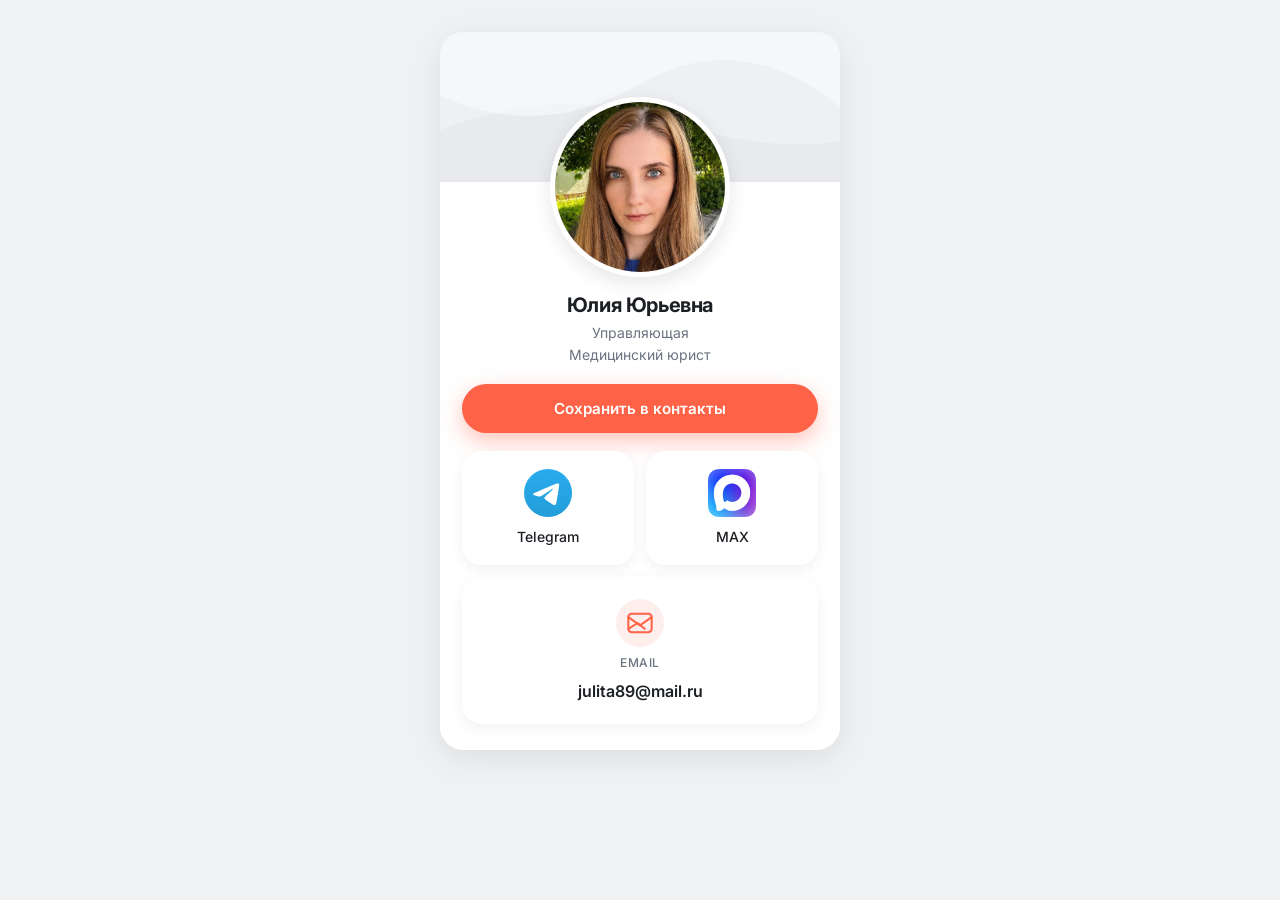
==== public/index.html @ db72c356 "Add files via upload" ====
<!DOCTYPE html>
<html lang="ru">
<head>
  <meta charset="UTF-8">
  <meta name="viewport" content="width=device-width, initial-scale=1.0">
  <meta name="description" content="Юлия Юрьевна — управляющая, медицинский юрист">
  <title>Юлия Юрьевна</title>
  <link rel="preconnect" href="https://fonts.googleapis.com">
  <link rel="preconnect" href="https://fonts.gstatic.com" crossorigin>
  <link href="https://fonts.googleapis.com/css2?family=Inter:wght@400;500;600;700&display=swap" rel="stylesheet">
  <link rel="stylesheet" href="css/style.css?v=6">
  <link rel="icon" href="photo/avatar.jpg" type="image/jpeg">
</head>
<body>
  <main class="card">
    <div class="card__hero">
      <header class="card__header" aria-hidden="true">
        <svg class="card__waves" viewBox="0 0 400 130" preserveAspectRatio="none" xmlns="http://www.w3.org/2000/svg">
          <path d="M0,55 Q100,95 200,45 T400,65 L400,0 L0,0 Z" fill="rgba(255,255,255,0.45)"/>
          <path d="M0,85 Q120,45 220,75 T400,95 L400,0 L0,0 Z" fill="rgba(255,255,255,0.25)"/>
        </svg>
      </header>
      <div class="card__avatar-wrap">
        <img class="card__avatar" src="photo/avatar.jpg?v=4" alt="Юлия Юрьевна">
      </div>
    </div>

    <div class="card__body">
      <h1 class="card__name">Юлия Юрьевна</h1>
      <p class="card__title">Управляющая</p>
      <p class="card__title card__title--second">Медицинский юрист</p>

      <a class="btn btn--primary" href="contact.vcf" download="Юлия_Юрьевна.vcf">
        Сохранить в контакты
      </a>

      <div class="links-grid">
        <a class="link-card" href="https://t.me/YU18YU" target="_blank" rel="noopener noreferrer">
          <img class="link-card__logo" src="icons/telegram.svg" width="48" height="48" alt="">
          <span class="link-card__label">Telegram</span>
        </a>

        <a class="link-card" href="https://max.ru/u/f9LHodD0cOL_HrG1ihCOvhenVAKla0ivn3VlDrTdwTqNVcTAOvn2TGo3qvQ" target="_blank" rel="noopener noreferrer">
          <img class="link-card__logo" src="icons/max.png" width="48" height="48" alt="">
          <span class="link-card__label">MAX</span>
        </a>
      </div>

      <a class="email-card" href="mailto:julita89@mail.ru">
        <span class="email-card__icon" aria-hidden="true">
          <svg viewBox="0 0 24 24" width="28" height="28" fill="none" stroke="currentColor" stroke-width="1.75" stroke-linecap="round" stroke-linejoin="round">
            <rect x="2" y="4" width="20" height="16" rx="3"/>
            <path d="m2 7 10 7 10-7"/>
            <path d="m2 17 8-5 6 5"/>
          </svg>
        </span>
        <span class="email-card__label">Email</span>
        <span class="email-card__value">julita89@mail.ru</span>
      </a>
    </div>
  </main>
</body>
</html>
---- public/css/style.css ----
*,
*::before,
*::after {
  box-sizing: border-box;
  margin: 0;
  padding: 0;
}

:root {
  --bg: #f0f1f3;
  --surface: #ffffff;
  --text: #1c1f23;
  --text-muted: #6b7280;
  --accent: #ff6347;
  --accent-hover: #ee5a3f;
  --header-bg: #e8eaee;
  --shadow-card: 0 8px 32px rgba(0, 0, 0, 0.08);
  --shadow-soft: 0 4px 14px rgba(0, 0, 0, 0.06);
  --radius-card: 20px;
  --max-width: 400px;
}

html {
  -webkit-text-size-adjust: 100%;
}

body {
  font-family: 'Inter', system-ui, -apple-system, 'Segoe UI', Roboto, sans-serif;
  background: var(--bg);
  color: var(--text);
  min-height: 100dvh;
  display: flex;
  justify-content: center;
  align-items: flex-start;
  padding: 20px 16px 32px;
  line-height: 1.4;
}

.card {
  width: 100%;
  max-width: var(--max-width);
  background: var(--surface);
  border-radius: 24px;
  overflow: visible;
  box-shadow: var(--shadow-card);
}

.card__hero {
  position: relative;
  padding-bottom: 95px;
}

.card__header {
  position: relative;
  height: 150px;
  background: var(--header-bg);
  border-radius: 24px 24px 0 0;
  overflow: hidden;
}

.card__waves {
  position: absolute;
  inset: 0;
  width: 100%;
  height: 100%;
}

.card__avatar-wrap {
  position: absolute;
  left: 50%;
  bottom: 0;
  z-index: 2;
  transform: translateX(-50%);
  width: 180px;
  height: 180px;
  border-radius: 50%;
  border: 5px solid var(--surface);
  box-shadow: 0 6px 20px rgba(0, 0, 0, 0.1);
  background: var(--surface);
  overflow: hidden;
  display: flex;
  align-items: center;
  justify-content: center;
}

.card__avatar {
  display: block;
  max-width: 100%;
  max-height: 100%;
  width: auto;
  height: auto;
  object-fit: contain;
  object-position: center;
}

.card__body {
  display: flex;
  flex-direction: column;
  align-items: center;
  padding: 14px 22px 26px;
  background: var(--surface);
  border-radius: 0 0 24px 24px;
}

.card__name {
  margin-top: 0;
  font-size: 1.25rem;
  font-weight: 700;
  text-align: center;
  letter-spacing: -0.02em;
  color: var(--text);
}

.card__title {
  margin-top: 4px;
  font-size: 0.875rem;
  font-weight: 400;
  color: var(--text-muted);
  text-align: center;
}

.card__title--second {
  margin-top: 2px;
}

.btn {
  display: flex;
  align-items: center;
  justify-content: center;
  width: 100%;
  margin-top: 20px;
  padding: 14px 20px;
  border: none;
  border-radius: 999px;
  font-family: inherit;
  font-size: 0.95rem;
  font-weight: 600;
  text-decoration: none;
  cursor: pointer;
  transition: background 0.2s, transform 0.15s, box-shadow 0.2s;
}

.btn--primary {
  background: var(--accent);
  color: #fff;
  box-shadow: 0 8px 22px rgba(255, 99, 71, 0.38);
}

.btn--primary:hover {
  background: var(--accent-hover);
  transform: translateY(-1px);
}

.links-grid {
  display: grid;
  grid-template-columns: 1fr 1fr;
  gap: 12px;
  width: 100%;
  margin-top: 18px;
}

.link-card {
  display: flex;
  flex-direction: column;
  align-items: center;
  justify-content: center;
  gap: 10px;
  min-height: 108px;
  padding: 18px 12px;
  background: var(--surface);
  border-radius: var(--radius-card);
  box-shadow: var(--shadow-soft);
  text-decoration: none;
  color: var(--text);
  transition: box-shadow 0.2s, transform 0.15s;
}

.link-card:hover {
  transform: translateY(-2px);
  box-shadow: 0 6px 18px rgba(0, 0, 0, 0.09);
}

.link-card__logo {
  display: block;
  width: 48px;
  height: 48px;
  object-fit: contain;
}

.link-card__label {
  font-size: 0.875rem;
  font-weight: 500;
}

.email-card {
  display: flex;
  flex-direction: column;
  align-items: center;
  justify-content: center;
  gap: 8px;
  width: 100%;
  margin-top: 12px;
  padding: 22px 20px;
  background: var(--surface);
  border-radius: var(--radius-card);
  box-shadow: var(--shadow-soft);
  text-decoration: none;
  color: inherit;
  text-align: center;
  transition: box-shadow 0.2s, transform 0.15s;
}

.email-card:hover {
  transform: translateY(-2px);
  box-shadow: 0 6px 18px rgba(0, 0, 0, 0.09);
}

.email-card__icon {
  display: flex;
  align-items: center;
  justify-content: center;
  width: 48px;
  height: 48px;
  border-radius: 50%;
  background: rgba(255, 99, 71, 0.1);
  color: var(--accent);
}

.email-card__label {
  font-size: 0.75rem;
  font-weight: 500;
  letter-spacing: 0.04em;
  text-transform: uppercase;
  color: var(--text-muted);
}

.email-card__value {
  font-size: 1rem;
  font-weight: 600;
  color: var(--text);
  word-break: break-word;
}

@media (min-width: 480px) {
  body {
    padding-top: 32px;
  }
}
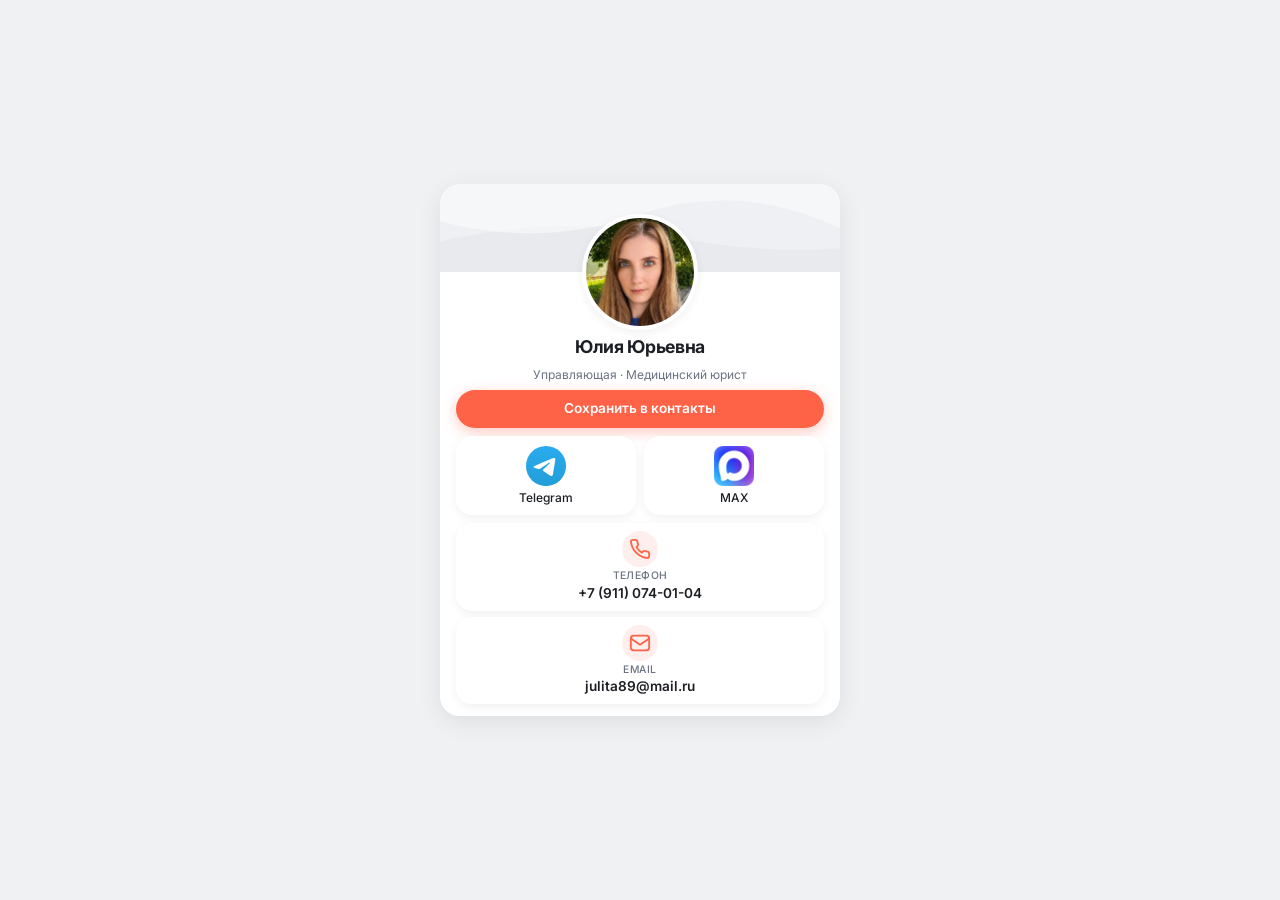
==== commit e465eeba: "Add files via upload" ====
--- a/public/index.html
+++ b/public/index.html
@@ -2,13 +2,13 @@
 <html lang="ru">
 <head>
   <meta charset="UTF-8">
-  <meta name="viewport" content="width=device-width, initial-scale=1.0">
+  <meta name="viewport" content="width=device-width, initial-scale=1.0, viewport-fit=cover">
   <meta name="description" content="Юлия Юрьевна — управляющая, медицинский юрист">
   <title>Юлия Юрьевна</title>
   <link rel="preconnect" href="https://fonts.googleapis.com">
   <link rel="preconnect" href="https://fonts.gstatic.com" crossorigin>
   <link href="https://fonts.googleapis.com/css2?family=Inter:wght@400;500;600;700&display=swap" rel="stylesheet">
-  <link rel="stylesheet" href="css/style.css?v=6">
+  <link rel="stylesheet" href="css/style.css?v=7">
   <link rel="icon" href="photo/avatar.jpg" type="image/jpeg">
 </head>
 <body>
@@ -27,8 +27,7 @@
 
     <div class="card__body">
       <h1 class="card__name">Юлия Юрьевна</h1>
-      <p class="card__title">Управляющая</p>
-      <p class="card__title card__title--second">Медицинский юрист</p>
+      <p class="card__title">Управляющая · Медицинский юрист</p>
 
       <a class="btn btn--primary" href="contact.vcf" download="Юлия_Юрьевна.vcf">
         Сохранить в контакты
@@ -36,27 +35,37 @@
 
       <div class="links-grid">
         <a class="link-card" href="https://t.me/YU18YU" target="_blank" rel="noopener noreferrer">
-          <img class="link-card__logo" src="icons/telegram.svg" width="48" height="48" alt="">
+          <img class="link-card__logo" src="icons/telegram.svg" width="40" height="40" alt="">
           <span class="link-card__label">Telegram</span>
         </a>
-
         <a class="link-card" href="https://max.ru/u/f9LHodD0cOL_HrG1ihCOvhenVAKla0ivn3VlDrTdwTqNVcTAOvn2TGo3qvQ" target="_blank" rel="noopener noreferrer">
-          <img class="link-card__logo" src="icons/max.png" width="48" height="48" alt="">
+          <img class="link-card__logo" src="icons/max.png" width="40" height="40" alt="">
           <span class="link-card__label">MAX</span>
         </a>
       </div>
 
-      <a class="email-card" href="mailto:julita89@mail.ru">
-        <span class="email-card__icon" aria-hidden="true">
-          <svg viewBox="0 0 24 24" width="28" height="28" fill="none" stroke="currentColor" stroke-width="1.75" stroke-linecap="round" stroke-linejoin="round">
-            <rect x="2" y="4" width="20" height="16" rx="3"/>
-            <path d="m2 7 10 7 10-7"/>
-            <path d="m2 17 8-5 6 5"/>
-          </svg>
-        </span>
-        <span class="email-card__label">Email</span>
-        <span class="email-card__value">julita89@mail.ru</span>
-      </a>
+      <div class="contacts">
+        <a class="contact-card" href="tel:+79110740104">
+          <span class="contact-card__icon" aria-hidden="true">
+            <svg viewBox="0 0 24 24" width="22" height="22" fill="none" stroke="currentColor" stroke-width="2" stroke-linecap="round" stroke-linejoin="round">
+              <path d="M22 16.92v3a2 2 0 0 1-2.18 2 19.79 19.79 0 0 1-8.63-3.07 19.5 19.5 0 0 1-6-6 19.79 19.79 0 0 1-3.07-8.67A2 2 0 0 1 4.11 2h3a2 2 0 0 1 2 1.72c.127.96.361 1.903.7 2.81a2 2 0 0 1-.45 2.11L8.09 9.91a16 16 0 0 0 6 6l1.27-1.27a2 2 0 0 1 2.11-.45c.907.339 1.85.573 2.81.7A2 2 0 0 1 22 16.92z"/>
+            </svg>
+          </span>
+          <span class="contact-card__label">Телефон</span>
+          <span class="contact-card__value">+7 (911) 074-01-04</span>
+        </a>
+
+        <a class="contact-card" href="mailto:julita89@mail.ru">
+          <span class="contact-card__icon" aria-hidden="true">
+            <svg viewBox="0 0 24 24" width="22" height="22" fill="none" stroke="currentColor" stroke-width="2" stroke-linecap="round" stroke-linejoin="round">
+              <rect x="2" y="4" width="20" height="16" rx="3"/>
+              <path d="m2 7 10 7 10-7"/>
+            </svg>
+          </span>
+          <span class="contact-card__label">Email</span>
+          <span class="contact-card__value">julita89@mail.ru</span>
+        </a>
+      </div>
     </div>
   </main>
 </body>
--- a/public/css/style.css
+++ b/public/css/style.css
@@ -14,47 +14,54 @@
   --accent: #ff6347;
   --accent-hover: #ee5a3f;
   --header-bg: #e8eaee;
-  --shadow-card: 0 8px 32px rgba(0, 0, 0, 0.08);
-  --shadow-soft: 0 4px 14px rgba(0, 0, 0, 0.06);
-  --radius-card: 20px;
+  --shadow-card: 0 6px 24px rgba(0, 0, 0, 0.08);
+  --shadow-soft: 0 3px 10px rgba(0, 0, 0, 0.06);
+  --radius-card: 16px;
   --max-width: 400px;
 }
 
 html {
   -webkit-text-size-adjust: 100%;
+  height: 100%;
 }
 
 body {
   font-family: 'Inter', system-ui, -apple-system, 'Segoe UI', Roboto, sans-serif;
   background: var(--bg);
   color: var(--text);
-  min-height: 100dvh;
-  display: flex;
-  justify-content: center;
-  align-items: flex-start;
-  padding: 20px 16px 32px;
-  line-height: 1.4;
+  height: 100dvh;
+  max-height: 100dvh;
+  overflow: hidden;
+  display: flex;
+  justify-content: center;
+  align-items: center;
+  padding: env(safe-area-inset-top, 8px) 12px env(safe-area-inset-bottom, 8px);
+  line-height: 1.3;
 }
 
 .card {
   width: 100%;
   max-width: var(--max-width);
-  background: var(--surface);
-  border-radius: 24px;
-  overflow: visible;
+  max-height: 100%;
+  background: var(--surface);
+  border-radius: 20px;
+  overflow: hidden;
   box-shadow: var(--shadow-card);
+  display: flex;
+  flex-direction: column;
 }
 
 .card__hero {
   position: relative;
-  padding-bottom: 95px;
+  flex-shrink: 0;
+  padding-bottom: 58px;
 }
 
 .card__header {
   position: relative;
-  height: 150px;
+  height: 88px;
   background: var(--header-bg);
-  border-radius: 24px 24px 0 0;
+  border-radius: 20px 20px 0 0;
   overflow: hidden;
 }
 
@@ -71,11 +78,11 @@
   bottom: 0;
   z-index: 2;
   transform: translateX(-50%);
-  width: 180px;
-  height: 180px;
+  width: 116px;
+  height: 116px;
   border-radius: 50%;
-  border: 5px solid var(--surface);
-  box-shadow: 0 6px 20px rgba(0, 0, 0, 0.1);
+  border: 4px solid var(--surface);
+  box-shadow: var(--shadow-soft);
   background: var(--surface);
   overflow: hidden;
   display: flex;
@@ -94,33 +101,29 @@
 }
 
 .card__body {
-  display: flex;
-  flex-direction: column;
-  align-items: center;
-  padding: 14px 22px 26px;
-  background: var(--surface);
-  border-radius: 0 0 24px 24px;
+  flex: 1;
+  min-height: 0;
+  display: flex;
+  flex-direction: column;
+  align-items: center;
+  gap: 8px;
+  padding: 6px 16px 12px;
+  background: var(--surface);
+  border-radius: 0 0 20px 20px;
 }
 
 .card__name {
-  margin-top: 0;
-  font-size: 1.25rem;
+  font-size: 1.1rem;
   font-weight: 700;
   text-align: center;
   letter-spacing: -0.02em;
-  color: var(--text);
 }
 
 .card__title {
-  margin-top: 4px;
-  font-size: 0.875rem;
-  font-weight: 400;
+  font-size: 0.75rem;
   color: var(--text-muted);
   text-align: center;
-}
-
-.card__title--second {
-  margin-top: 2px;
+  line-height: 1.25;
 }
 
 .btn {
@@ -128,35 +131,29 @@
   align-items: center;
   justify-content: center;
   width: 100%;
-  margin-top: 20px;
-  padding: 14px 20px;
+  flex-shrink: 0;
+  padding: 10px 16px;
   border: none;
   border-radius: 999px;
   font-family: inherit;
-  font-size: 0.95rem;
+  font-size: 0.85rem;
   font-weight: 600;
   text-decoration: none;
   cursor: pointer;
-  transition: background 0.2s, transform 0.15s, box-shadow 0.2s;
 }
 
 .btn--primary {
   background: var(--accent);
   color: #fff;
-  box-shadow: 0 8px 22px rgba(255, 99, 71, 0.38);
-}
-
-.btn--primary:hover {
-  background: var(--accent-hover);
-  transform: translateY(-1px);
+  box-shadow: 0 4px 14px rgba(255, 99, 71, 0.35);
 }
 
 .links-grid {
   display: grid;
   grid-template-columns: 1fr 1fr;
-  gap: 12px;
-  width: 100%;
-  margin-top: 18px;
+  gap: 8px;
+  width: 100%;
+  flex-shrink: 0;
 }
 
 .link-card {
@@ -164,85 +161,96 @@
   flex-direction: column;
   align-items: center;
   justify-content: center;
-  gap: 10px;
-  min-height: 108px;
-  padding: 18px 12px;
+  gap: 4px;
+  min-height: 72px;
+  padding: 10px 8px;
   background: var(--surface);
   border-radius: var(--radius-card);
   box-shadow: var(--shadow-soft);
   text-decoration: none;
   color: var(--text);
-  transition: box-shadow 0.2s, transform 0.15s;
-}
-
-.link-card:hover {
-  transform: translateY(-2px);
-  box-shadow: 0 6px 18px rgba(0, 0, 0, 0.09);
 }
 
 .link-card__logo {
   display: block;
-  width: 48px;
-  height: 48px;
+  width: 40px;
+  height: 40px;
   object-fit: contain;
 }
 
 .link-card__label {
-  font-size: 0.875rem;
+  font-size: 0.75rem;
   font-weight: 500;
 }
 
-.email-card {
-  display: flex;
-  flex-direction: column;
-  align-items: center;
-  justify-content: center;
-  gap: 8px;
-  width: 100%;
-  margin-top: 12px;
-  padding: 22px 20px;
+.contacts {
+  display: flex;
+  flex-direction: column;
+  gap: 6px;
+  width: 100%;
+  flex-shrink: 0;
+}
+
+.contact-card {
+  display: flex;
+  flex-direction: column;
+  align-items: center;
+  justify-content: center;
+  gap: 2px;
+  width: 100%;
+  padding: 8px 12px;
   background: var(--surface);
   border-radius: var(--radius-card);
   box-shadow: var(--shadow-soft);
   text-decoration: none;
   color: inherit;
   text-align: center;
-  transition: box-shadow 0.2s, transform 0.15s;
-}
-
-.email-card:hover {
-  transform: translateY(-2px);
-  box-shadow: 0 6px 18px rgba(0, 0, 0, 0.09);
-}
-
-.email-card__icon {
-  display: flex;
-  align-items: center;
-  justify-content: center;
-  width: 48px;
-  height: 48px;
+}
+
+.contact-card__icon {
+  display: flex;
+  align-items: center;
+  justify-content: center;
+  width: 36px;
+  height: 36px;
   border-radius: 50%;
   background: rgba(255, 99, 71, 0.1);
   color: var(--accent);
 }
 
-.email-card__label {
-  font-size: 0.75rem;
+.contact-card__label {
+  font-size: 0.65rem;
   font-weight: 500;
   letter-spacing: 0.04em;
   text-transform: uppercase;
   color: var(--text-muted);
 }
 
-.email-card__value {
-  font-size: 1rem;
+.contact-card__value {
+  font-size: 0.85rem;
   font-weight: 600;
   color: var(--text);
-  word-break: break-word;
-}
-
-@media (min-width: 480px) {
-  body {
-    padding-top: 32px;
-  }
-}
+}
+
+@media (max-height: 640px) {
+  .card__header {
+    height: 72px;
+  }
+
+  .card__hero {
+    padding-bottom: 50px;
+  }
+
+  .card__avatar-wrap {
+    width: 100px;
+    height: 100px;
+  }
+
+  .link-card {
+    min-height: 64px;
+  }
+
+  .contact-card {
+    padding: 6px 10px;
+  }
+}
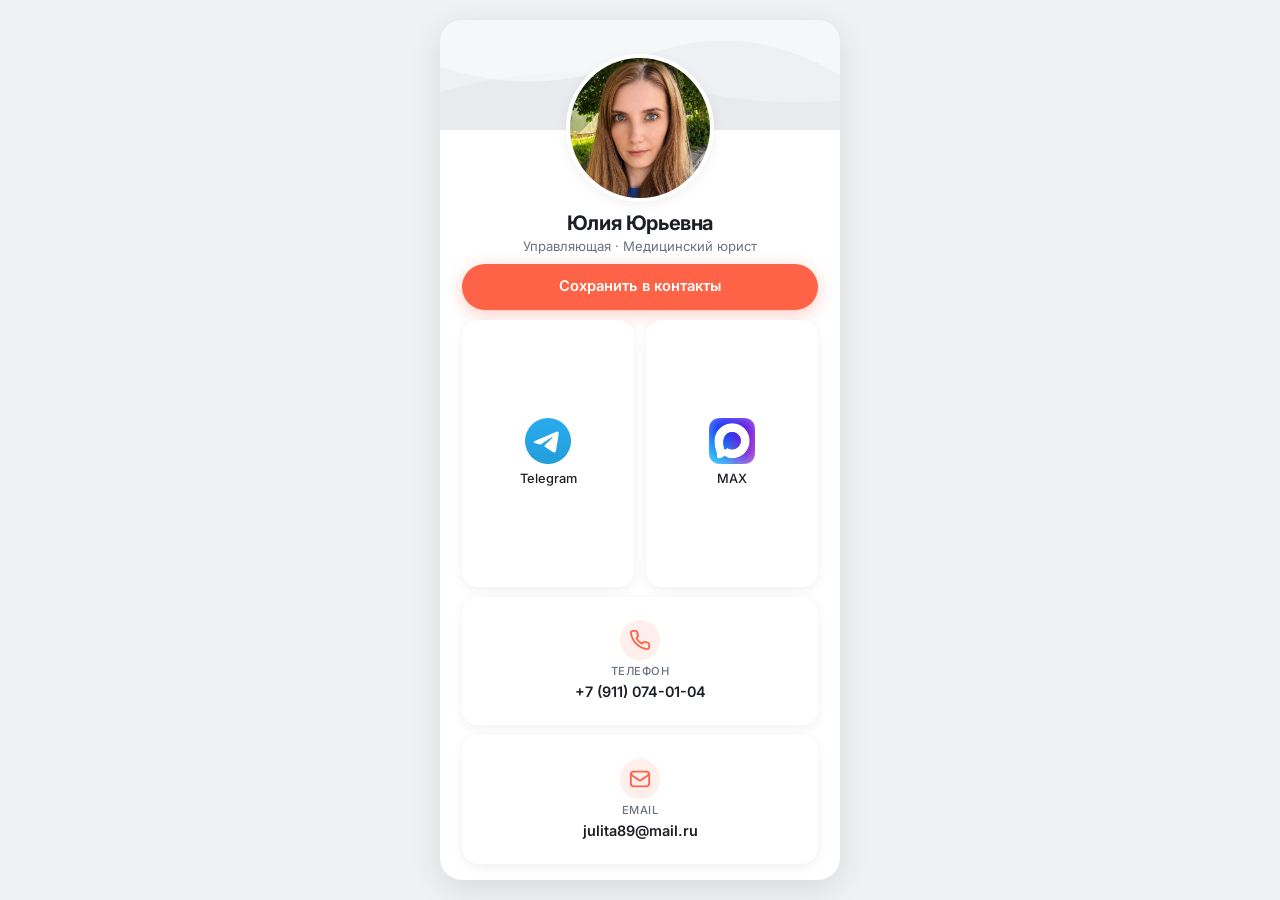
==== commit d6b12a8c: "Add files via upload" ====
--- a/public/index.html
+++ b/public/index.html
@@ -8,7 +8,7 @@
   <link rel="preconnect" href="https://fonts.googleapis.com">
   <link rel="preconnect" href="https://fonts.gstatic.com" crossorigin>
   <link href="https://fonts.googleapis.com/css2?family=Inter:wght@400;500;600;700&display=swap" rel="stylesheet">
-  <link rel="stylesheet" href="css/style.css?v=7">
+  <link rel="stylesheet" href="css/style.css?v=8">
   <link rel="icon" href="photo/avatar.jpg" type="image/jpeg">
 </head>
 <body>
@@ -26,8 +26,10 @@
     </div>
 
     <div class="card__body">
-      <h1 class="card__name">Юлия Юрьевна</h1>
-      <p class="card__title">Управляющая · Медицинский юрист</p>
+      <div class="card__intro">
+        <h1 class="card__name">Юлия Юрьевна</h1>
+        <p class="card__title">Управляющая · Медицинский юрист</p>
+      </div>
 
       <a class="btn btn--primary" href="contact.vcf" download="Юлия_Юрьевна.vcf">
         Сохранить в контакты
--- a/public/css/style.css
+++ b/public/css/style.css
@@ -12,12 +12,9 @@
   --text: #1c1f23;
   --text-muted: #6b7280;
   --accent: #ff6347;
-  --accent-hover: #ee5a3f;
   --header-bg: #e8eaee;
-  --shadow-card: 0 6px 24px rgba(0, 0, 0, 0.08);
-  --shadow-soft: 0 3px 10px rgba(0, 0, 0, 0.06);
+  --shadow-soft: 0 3px 12px rgba(0, 0, 0, 0.06);
   --radius-card: 16px;
-  --max-width: 400px;
 }
 
 html {
@@ -27,41 +24,34 @@
 
 body {
   font-family: 'Inter', system-ui, -apple-system, 'Segoe UI', Roboto, sans-serif;
-  background: var(--bg);
+  background: var(--surface);
   color: var(--text);
   height: 100dvh;
   max-height: 100dvh;
   overflow: hidden;
-  display: flex;
-  justify-content: center;
-  align-items: center;
-  padding: env(safe-area-inset-top, 8px) 12px env(safe-area-inset-bottom, 8px);
   line-height: 1.3;
 }
 
 .card {
   width: 100%;
-  max-width: var(--max-width);
-  max-height: 100%;
-  background: var(--surface);
-  border-radius: 20px;
-  overflow: hidden;
-  box-shadow: var(--shadow-card);
+  height: 100dvh;
+  max-height: 100dvh;
+  background: var(--surface);
+  overflow: hidden;
   display: flex;
   flex-direction: column;
 }
 
 .card__hero {
   position: relative;
-  flex-shrink: 0;
-  padding-bottom: 58px;
+  flex: 0 0 auto;
+  padding-bottom: clamp(52px, 10.5vh, 72px);
 }
 
 .card__header {
   position: relative;
-  height: 88px;
+  height: clamp(76px, 13vh, 110px);
   background: var(--header-bg);
-  border-radius: 20px 20px 0 0;
   overflow: hidden;
 }
 
@@ -78,8 +68,8 @@
   bottom: 0;
   z-index: 2;
   transform: translateX(-50%);
-  width: 116px;
-  height: 116px;
+  width: clamp(108px, 19vh, 148px);
+  height: clamp(108px, 19vh, 148px);
   border-radius: 50%;
   border: 4px solid var(--surface);
   box-shadow: var(--shadow-soft);
@@ -106,23 +96,27 @@
   display: flex;
   flex-direction: column;
   align-items: center;
-  gap: 8px;
-  padding: 6px 16px 12px;
-  background: var(--surface);
-  border-radius: 0 0 20px 20px;
+  justify-content: space-between;
+  gap: clamp(6px, 1.2vh, 10px);
+  padding: clamp(4px, 1vh, 8px) clamp(16px, 4vw, 22px) clamp(10px, 2vh, 16px);
+  padding-bottom: max(clamp(10px, 2vh, 16px), env(safe-area-inset-bottom));
+}
+
+.card__intro {
+  flex-shrink: 0;
+  text-align: center;
 }
 
 .card__name {
-  font-size: 1.1rem;
+  font-size: clamp(1.05rem, 2.8vh, 1.25rem);
   font-weight: 700;
-  text-align: center;
   letter-spacing: -0.02em;
 }
 
 .card__title {
-  font-size: 0.75rem;
+  margin-top: 2px;
+  font-size: clamp(0.72rem, 1.8vh, 0.82rem);
   color: var(--text-muted);
-  text-align: center;
   line-height: 1.25;
 }
 
@@ -132,11 +126,11 @@
   justify-content: center;
   width: 100%;
   flex-shrink: 0;
-  padding: 10px 16px;
+  padding: clamp(10px, 1.8vh, 13px) 16px;
   border: none;
   border-radius: 999px;
   font-family: inherit;
-  font-size: 0.85rem;
+  font-size: clamp(0.82rem, 2vh, 0.92rem);
   font-weight: 600;
   text-decoration: none;
   cursor: pointer;
@@ -145,15 +139,17 @@
 .btn--primary {
   background: var(--accent);
   color: #fff;
-  box-shadow: 0 4px 14px rgba(255, 99, 71, 0.35);
+  box-shadow: 0 4px 16px rgba(255, 99, 71, 0.35);
 }
 
 .links-grid {
   display: grid;
   grid-template-columns: 1fr 1fr;
-  gap: 8px;
-  width: 100%;
-  flex-shrink: 0;
+  gap: clamp(8px, 1.5vh, 12px);
+  width: 100%;
+  flex: 1;
+  min-height: 0;
+  align-content: stretch;
 }
 
 .link-card {
@@ -161,9 +157,10 @@
   flex-direction: column;
   align-items: center;
   justify-content: center;
-  gap: 4px;
-  min-height: 72px;
-  padding: 10px 8px;
+  gap: clamp(4px, 0.8vh, 8px);
+  min-height: 0;
+  height: 100%;
+  padding: clamp(8px, 1.5vh, 12px) 8px;
   background: var(--surface);
   border-radius: var(--radius-card);
   box-shadow: var(--shadow-soft);
@@ -173,22 +170,23 @@
 
 .link-card__logo {
   display: block;
-  width: 40px;
-  height: 40px;
+  width: clamp(36px, 7vh, 46px);
+  height: clamp(36px, 7vh, 46px);
   object-fit: contain;
 }
 
 .link-card__label {
-  font-size: 0.75rem;
+  font-size: clamp(0.72rem, 1.7vh, 0.8rem);
   font-weight: 500;
 }
 
 .contacts {
   display: flex;
   flex-direction: column;
-  gap: 6px;
-  width: 100%;
-  flex-shrink: 0;
+  gap: clamp(6px, 1.2vh, 10px);
+  width: 100%;
+  flex: 1;
+  min-height: 0;
 }
 
 .contact-card {
@@ -196,9 +194,11 @@
   flex-direction: column;
   align-items: center;
   justify-content: center;
-  gap: 2px;
-  width: 100%;
-  padding: 8px 12px;
+  gap: clamp(2px, 0.5vh, 4px);
+  flex: 1;
+  min-height: 0;
+  width: 100%;
+  padding: clamp(6px, 1.2vh, 10px) 12px;
   background: var(--surface);
   border-radius: var(--radius-card);
   box-shadow: var(--shadow-soft);
@@ -211,15 +211,20 @@
   display: flex;
   align-items: center;
   justify-content: center;
-  width: 36px;
-  height: 36px;
+  width: clamp(32px, 6vh, 40px);
+  height: clamp(32px, 6vh, 40px);
   border-radius: 50%;
   background: rgba(255, 99, 71, 0.1);
   color: var(--accent);
 }
 
+.contact-card__icon svg {
+  width: clamp(18px, 3.5vh, 22px);
+  height: clamp(18px, 3.5vh, 22px);
+}
+
 .contact-card__label {
-  font-size: 0.65rem;
+  font-size: clamp(0.62rem, 1.5vh, 0.7rem);
   font-weight: 500;
   letter-spacing: 0.04em;
   text-transform: uppercase;
@@ -227,30 +232,29 @@
 }
 
 .contact-card__value {
-  font-size: 0.85rem;
+  font-size: clamp(0.8rem, 2vh, 0.9rem);
   font-weight: 600;
   color: var(--text);
 }
 
-@media (max-height: 640px) {
+@media (min-width: 440px) {
+  body {
+    background: var(--bg);
+    display: flex;
+    justify-content: center;
+    align-items: center;
+    padding: 12px;
+  }
+
+  .card {
+    max-width: 400px;
+    height: min(100dvh, 860px);
+    max-height: calc(100dvh - 24px);
+    border-radius: 22px;
+    box-shadow: 0 8px 32px rgba(0, 0, 0, 0.1);
+  }
+
   .card__header {
-    height: 72px;
+    border-radius: 22px 22px 0 0;
   }
-
-  .card__hero {
-    padding-bottom: 50px;
-  }
-
-  .card__avatar-wrap {
-    width: 100px;
-    height: 100px;
-  }
-
-  .link-card {
-    min-height: 64px;
-  }
-
-  .contact-card {
-    padding: 6px 10px;
-  }
-}
+}
